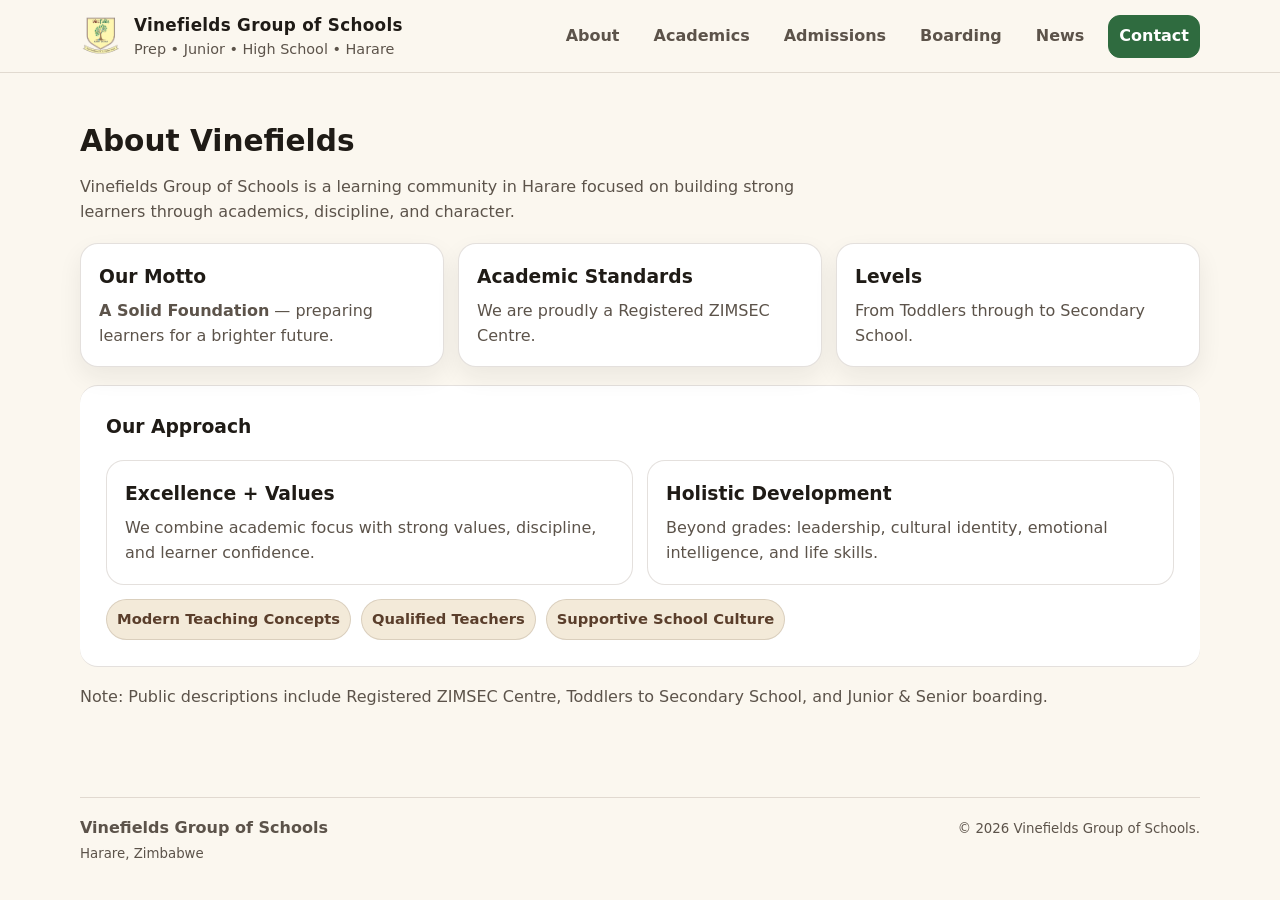
==== about.html @ bad5511b "Additional changes" ====
<!DOCTYPE html>
<html lang="en">
<head>
  <meta charset="UTF-8" />
  <meta name="viewport" content="width=device-width, initial-scale=1.0"/>
  <title>About | Vinefields Group of Schools</title>
  <link rel="stylesheet" href="assets/css/styles.css" />
</head>
<body>
  <header class="topbar">
    <div class="container">
      <div class="topbar-inner">
        <a class="brand" href="index.html">
          <img src="assets/img/vinefields-logo-96.png" alt="Vinefields Junior School logo" />
          <div class="brand-title">
            <strong>Vinefields Group of Schools</strong>
            <span>Prep • Junior • High School • Harare</span>
          </div>
        </a>

        <nav class="nav">
          <a href="about.html">About</a>
          <a href="academics.html">Academics</a>
          <a href="admissions.html">Admissions</a>
          <a href="boarding.html">Boarding</a>
          <a href="news.html">News</a>
          <a class="btn solid" href="contact.html">Contact</a>
        </nav>

        <button id="mobileToggle" class="mobile-toggle">Menu</button>
      </div>

      <div id="mobileNav" class="mobile-nav">
        <a href="about.html">About</a>
        <a href="academics.html">Academics</a>
        <a href="admissions.html">Admissions</a>
        <a href="boarding.html">Boarding</a>
        <a href="news.html">News</a>
        <a href="contact.html">Contact</a>
      </div>
    </div>
  </header>

  <main>
    <section class="section">
      <div class="container">
        <h2>About Vinefields</h2>
        <p class="lead">
          Vinefields Group of Schools is a learning community in Harare focused on building strong learners
          through academics, discipline, and character.
        </p>

        <div class="grid3">
          <div class="card">
            <h3>Our Motto</h3>
            <p><strong>A Solid Foundation</strong> — preparing learners for a brighter future.</p>
          </div>
          <div class="card">
            <h3>Academic Standards</h3>
            <p>We are proudly a Registered ZIMSEC Centre.</p>
          </div>
          <div class="card">
            <h3>Levels</h3>
            <p>From Toddlers through to Secondary School.</p>
          </div>
        </div>

        <div class="section alt" style="border-radius: var(--radius); padding: 26px; margin-top: 18px;">
          <h3 style="margin-top:0;">Our Approach</h3>
          <div class="grid2">
            <div class="card" style="box-shadow:none;">
              <h3>Excellence + Values</h3>
              <p>We combine academic focus with strong values, discipline, and learner confidence.</p>
            </div>
            <div class="card" style="box-shadow:none;">
              <h3>Holistic Development</h3>
              <p>Beyond grades: leadership, cultural identity, emotional intelligence, and life skills.</p>
            </div>
          </div>
          <div class="badges">
            <div class="badge">Modern Teaching Concepts</div>
            <div class="badge">Qualified Teachers</div>
            <div class="badge">Supportive School Culture</div>
          </div>
        </div>

        <p style="color: var(--muted); margin-top: 18px;">
          Note: Public descriptions include Registered ZIMSEC Centre, Toddlers to Secondary School, and Junior & Senior boarding.
        </p>
      </div>
    </section>
  </main>

  <footer class="footer">
    <div class="container">
      <div class="footer-inner">
        <div>
          <strong>Vinefields Group of Schools</strong><br/>
          <small>Harare, Zimbabwe</small>
        </div>
        <div>
          <small>© <span id="year"></span> Vinefields Group of Schools.</small>
        </div>
      </div>
    </div>
  </footer>

  <script src="assets/js/main.js"></script>
</body>
</html>
---- assets/css/styles.css ----
:root{
  /* Vinefields palette: beige + brown + green + white */
  --bg: #fbf7ef;           /* beige */
  --card: #ffffff;         /* white */
  --text: #1f1b16;         /* deep brown-black */
  --muted: #5c534a;        /* brown-muted */
  --brown: #5a3e2b;        /* primary brown */
  --green: #2f6b3f;        /* primary green */
  --green-2: #3f8252;      /* hover green */
  --beige-2: #f3ead9;      /* soft beige */
  --border: rgba(90,62,43,0.16);
  --shadow: 0 14px 30px rgba(31,27,22,0.10);
  --radius: 18px;
}

*{ box-sizing: border-box; }
html{ scroll-behavior:smooth; }
body{
  margin:0;
  font-family: ui-sans-serif, system-ui, -apple-system, "Segoe UI", Roboto, Arial, sans-serif;
  background: var(--bg);
  color: var(--text);
  line-height: 1.55;
}

a{ color: inherit; }
.container{
  width: min(1120px, 92%);
  margin: 0 auto;
}

.topbar{
  position: sticky;
  top:0;
  z-index: 20;
  background: rgba(251,247,239,0.92);
  backdrop-filter: blur(10px);
  border-bottom: 1px solid var(--border);
}

.topbar-inner{
  display:flex;
  align-items:center;
  justify-content: space-between;
  padding: 12px 0;
  gap: 16px;
}

.brand{
  display:flex;
  align-items:center;
  gap: 12px;
  text-decoration:none;
}
.brand img{
  width: 42px; height:42px;
}
.brand-title{
  display:flex; flex-direction: column;
}
.brand-title strong{
  font-size: 1.05rem;
  letter-spacing: 0.3px;
}
.brand-title span{
  color: var(--muted);
  font-size: 0.9rem;
}

.nav{
  display:flex;
  align-items:center;
  gap: 14px;
}
.nav a{
  text-decoration:none;
  font-weight: 650;
  color: var(--muted);
  padding: 8px 10px;
  border-radius: 12px;
}
.nav a:hover{
  background: var(--beige-2);
  color: var(--text);
}

.btn{
  display:inline-flex;
  align-items:center;
  justify-content:center;
  gap:10px;
  padding: 11px 14px;
  border-radius: 14px;
  border: 1px solid rgba(47,107,63,0.25);
  background: rgba(47,107,63,0.10);
  color: var(--green);
  font-weight: 750;
  text-decoration:none;
  cursor:pointer;
  transition: transform .12s ease, background .12s ease;
}
.btn:hover{
  background: rgba(47,107,63,0.14);
  transform: translateY(-1px);
}
.btn.solid{
  background: var(--green);
  color: white;
  border-color: var(--green);
}
.btn.solid:hover{
  background: var(--green-2);
}
.btn.brown{
  background: var(--brown);
  color: white;
  border-color: var(--brown);
}
.btn.brown:hover{
  filter: brightness(1.05);
}

.hero{
  position: relative;
  padding: 64px 0 38px;
  overflow:hidden;
}
.hero::before{
  content:"";
  position:absolute;
  inset:0;
  background-image: url("../img/hero-pattern.svg");
  background-size: cover;
  opacity: 0.55;
  pointer-events:none;
}
.hero-inner{
  position: relative;
  display:grid;
  grid-template-columns: 1.25fr 0.75fr;
  gap: 18px;
  align-items: start;
}
.hero-card{
  background: var(--card);
  border: 1px solid var(--border);
  border-radius: var(--radius);
  box-shadow: var(--shadow);
  padding: 18px;
}
.hero h1{
  font-size: clamp(2.1rem, 3.6vw, 3.1rem);
  margin: 0 0 10px;
  letter-spacing: -0.2px;
}
.hero p{
  margin: 0 0 14px;
  color: var(--muted);
  font-size: 1.05rem;
}
.hero-actions{
  display:flex;
  gap: 10px;
  flex-wrap: wrap;
  margin-top: 14px;
}

.kpis{
  margin-top: 10px;
  display:grid;
  grid-template-columns: 1fr 1fr;
  gap: 10px;
}
.kpi{
  border: 1px solid var(--border);
  border-radius: 16px;
  padding: 12px;
  background: #fff;
}
.kpi strong{ display:block; font-size: 0.95rem; color: var(--green); }
.kpi span{ color: var(--muted); font-size: 0.92rem; }

.section{
  padding: 46px 0;
}
.section.alt{
  background: #fff;
  border-top: 1px solid var(--border);
  border-bottom: 1px solid var(--border);
}
.section h2{
  margin: 0 0 10px;
  font-size: 1.85rem;
}
.section .lead{
  margin: 0 0 18px;
  color: var(--muted);
  max-width: 72ch;
}

.grid3{
  display:grid;
  grid-template-columns: repeat(3, 1fr);
  gap: 14px;
}
.grid2{
  display:grid;
  grid-template-columns: repeat(2, 1fr);
  gap: 14px;
}
.card{
  background: var(--card);
  border: 1px solid var(--border);
  border-radius: var(--radius);
  padding: 18px;
  box-shadow: 0 10px 24px rgba(31,27,22,0.07);
}
.card h3{
  margin: 0 0 8px;
}
.card p, .card li{
  color: var(--muted);
  margin: 0;
}
.card ul{ margin: 10px 0 0; padding-left: 18px; }

.badges{
  display:flex; flex-wrap: wrap; gap: 10px;
  margin-top: 14px;
}
.badge{
  background: var(--beige-2);
  border: 1px solid var(--border);
  color: var(--brown);
  padding: 8px 10px;
  border-radius: 999px;
  font-weight: 700;
  font-size: 0.92rem;
}

.split{
  display:grid;
  grid-template-columns: 1.1fr 0.9fr;
  gap: 14px;
  align-items: start;
}

.table{
  width:100%;
  border-collapse: collapse;
  overflow: hidden;
  border-radius: 14px;
  border: 1px solid var(--border);
  background:#fff;
}
.table th, .table td{
  text-align:left;
  padding: 12px 12px;
  border-bottom: 1px solid var(--border);
}
.table th{
  color: var(--brown);
  background: var(--beige-2);
}
.table tr:last-child td{ border-bottom: none; }

.form label{
  display:block;
  margin-top: 10px;
  font-weight: 750;
  color: var(--brown);
}
.form input, .form textarea, .form select{
  margin-top: 6px;
  width:100%;
  padding: 11px 12px;
  border-radius: 14px;
  border: 1px solid var(--border);
  background: #fff;
  outline: none;
}
.form input:focus, .form textarea:focus, .form select:focus{
  border-color: rgba(47,107,63,0.45);
}

.footer{
  padding: 26px 0 34px;
  color: var(--muted);
}
.footer .footer-inner{
  display:flex;
  justify-content: space-between;
  align-items: flex-start;
  gap: 14px;
  flex-wrap: wrap;
  border-top: 1px solid var(--border);
  padding-top: 18px;
}
.footer small{ color: var(--muted); }
.footer a{ color: var(--green); text-decoration:none; font-weight: 750; }
.footer a:hover{ text-decoration: underline; }

.mobile-toggle{
  display:none;
  border: 1px solid var(--border);
  background: #fff;
  border-radius: 14px;
  padding: 10px 12px;
  font-weight: 800;
  color: var(--brown);
  cursor:pointer;
}
.mobile-nav{
  display:none;
  padding: 0 0 12px;
}
.mobile-nav a{
  display:block;
  padding: 10px 10px;
  border-radius: 12px;
  color: var(--muted);
  text-decoration:none;
  font-weight: 750;
}
.mobile-nav a:hover{ background: var(--beige-2); color: var(--text); }

@media (max-width: 920px){
  .hero-inner{ grid-template-columns: 1fr; }
  .grid3{ grid-template-columns: 1fr; }
  .grid2{ grid-template-columns: 1fr; }
  .split{ grid-template-columns: 1fr; }
  .nav{ display:none; }
  .mobile-toggle{ display:inline-flex; }
  .mobile-nav.show{ display:block; }
}
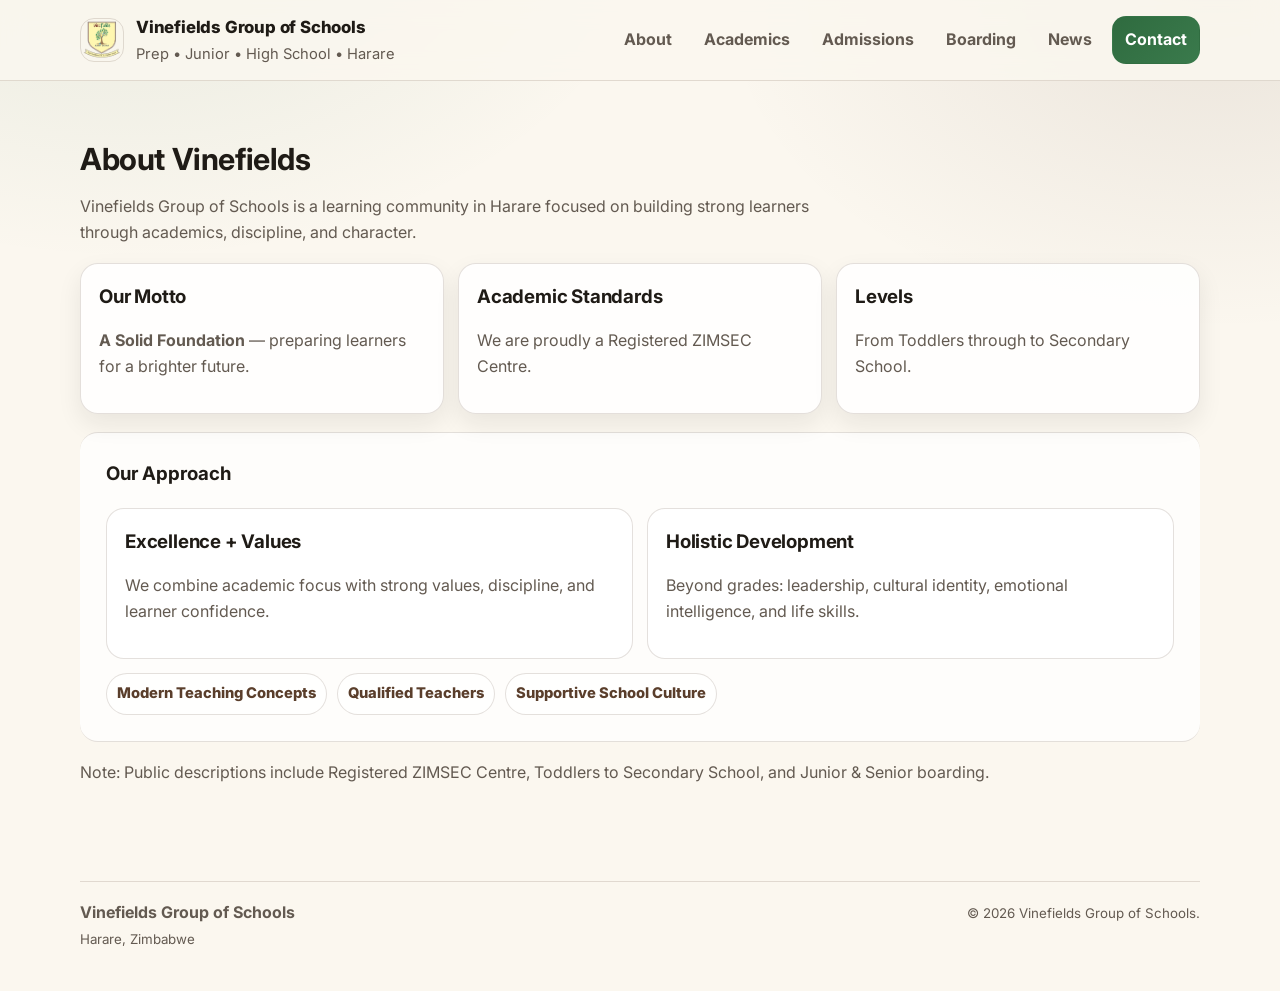
==== commit 7e613e96: "Adding to style" ====
--- a/about.html
+++ b/about.html
@@ -4,6 +4,9 @@
   <meta charset="UTF-8" />
   <meta name="viewport" content="width=device-width, initial-scale=1.0"/>
   <title>About | Vinefields Group of Schools</title>
+  <link rel="preconnect" href="https://fonts.googleapis.com">
+  <link rel="preconnect" href="https://fonts.gstatic.com" crossorigin>
+  <link href="https://fonts.googleapis.com/css2?family=Inter:wght@400;600;700;800&display=swap" rel="stylesheet">
   <link rel="stylesheet" href="assets/css/styles.css" />
 </head>
 <body>
--- a/assets/css/styles.css
+++ b/assets/css/styles.css
@@ -1,15 +1,15 @@
 :root{
-  /* Vinefields palette: beige + brown + green + white */
   --bg: #fbf7ef;           /* beige */
   --card: #ffffff;         /* white */
-  --text: #1f1b16;         /* deep brown-black */
-  --muted: #5c534a;        /* brown-muted */
-  --brown: #5a3e2b;        /* primary brown */
-  --green: #2f6b3f;        /* primary green */
-  --green-2: #3f8252;      /* hover green */
-  --beige-2: #f3ead9;      /* soft beige */
+  --text: #1f1b16;
+  --muted: #635a51;
+  --brown: #5a3e2b;
+  --green: #2f6b3f;
+  --green-2: #3a7a4c;
+  --beige-2: #f3ead9;
   --border: rgba(90,62,43,0.16);
-  --shadow: 0 14px 30px rgba(31,27,22,0.10);
+  --shadow: 0 18px 45px rgba(31,27,22,0.10);
+  --shadow-soft: 0 10px 24px rgba(31,27,22,0.08);
   --radius: 18px;
 }
 
@@ -17,152 +17,134 @@
 html{ scroll-behavior:smooth; }
 body{
   margin:0;
-  font-family: ui-sans-serif, system-ui, -apple-system, "Segoe UI", Roboto, Arial, sans-serif;
-  background: var(--bg);
+  font-family: "Inter", system-ui, -apple-system, "Segoe UI", Roboto, Arial, sans-serif;
+  background: radial-gradient(900px 600px at 10% -10%, rgba(47,107,63,0.10), transparent 60%),
+              radial-gradient(900px 600px at 95% 0%, rgba(90,62,43,0.10), transparent 55%),
+              var(--bg);
   color: var(--text);
-  line-height: 1.55;
+  line-height: 1.6;
 }
 
 a{ color: inherit; }
-.container{
-  width: min(1120px, 92%);
-  margin: 0 auto;
-}
+.container{ width: min(1120px, 92%); margin: 0 auto; }
 
 .topbar{
-  position: sticky;
-  top:0;
-  z-index: 20;
-  background: rgba(251,247,239,0.92);
-  backdrop-filter: blur(10px);
+  position: sticky; top:0; z-index: 30;
+  background: rgba(251,247,239,0.86);
+  backdrop-filter: blur(12px);
   border-bottom: 1px solid var(--border);
 }
-
 .topbar-inner{
-  display:flex;
-  align-items:center;
-  justify-content: space-between;
-  padding: 12px 0;
-  gap: 16px;
-}
-
-.brand{
-  display:flex;
-  align-items:center;
-  gap: 12px;
-  text-decoration:none;
-}
-.brand img{
-  width: 42px; height:42px;
-}
-.brand-title{
-  display:flex; flex-direction: column;
-}
-.brand-title strong{
-  font-size: 1.05rem;
-  letter-spacing: 0.3px;
-}
-.brand-title span{
-  color: var(--muted);
-  font-size: 0.9rem;
-}
-
-.nav{
-  display:flex;
-  align-items:center;
-  gap: 14px;
-}
+  display:flex; align-items:center; justify-content:space-between;
+  padding: 14px 0; gap: 14px;
+}
+
+.brand{ display:flex; gap: 12px; align-items:center; text-decoration:none; }
+.brand img{ width: 44px; height:44px; object-fit: cover; border-radius: 14px; border: 1px solid var(--border); }
+.brand-title strong{ font-size: 1.05rem; font-weight: 800; letter-spacing: -0.2px; }
+.brand-title span{ display:block; color: var(--muted); font-size: 0.92rem; margin-top: 2px; }
+
+.nav{ display:flex; gap: 8px; align-items:center; }
 .nav a{
   text-decoration:none;
-  font-weight: 650;
-  color: var(--muted);
-  padding: 8px 10px;
-  border-radius: 12px;
-}
-.nav a:hover{
-  background: var(--beige-2);
-  color: var(--text);
-}
+  padding: 10px 12px;
+  border-radius: 14px;
+  color: var(--muted);
+  font-weight: 700;
+}
+.nav a:hover{ background: var(--beige-2); color: var(--text); }
 
 .btn{
-  display:inline-flex;
-  align-items:center;
-  justify-content:center;
-  gap:10px;
+  display:inline-flex; align-items:center; justify-content:center;
   padding: 11px 14px;
   border-radius: 14px;
-  border: 1px solid rgba(47,107,63,0.25);
+  border: 1px solid rgba(47,107,63,0.28);
   background: rgba(47,107,63,0.10);
   color: var(--green);
-  font-weight: 750;
+  font-weight: 800;
   text-decoration:none;
   cursor:pointer;
-  transition: transform .12s ease, background .12s ease;
-}
-.btn:hover{
-  background: rgba(47,107,63,0.14);
-  transform: translateY(-1px);
-}
+  transition: transform .12s ease, background .12s ease, box-shadow .12s ease;
+}
+.btn:hover{ transform: translateY(-1px); box-shadow: var(--shadow-soft); }
 .btn.solid{
-  background: var(--green);
-  color: white;
-  border-color: var(--green);
-}
-.btn.solid:hover{
-  background: var(--green-2);
+  background: linear-gradient(135deg, var(--green), var(--green-2));
+  border-color: transparent;
+  color: #fff;
 }
 .btn.brown{
-  background: var(--brown);
-  color: white;
-  border-color: var(--brown);
-}
-.btn.brown:hover{
-  filter: brightness(1.05);
-}
+  background: linear-gradient(135deg, var(--brown), #6b4b35);
+  border-color: transparent;
+  color: #fff;
+}
+.btn.ghost{
+  background: #fff;
+  border: 1px solid var(--border);
+  color: var(--brown);
+}
+
+.mobile-toggle{
+  display:none;
+  border: 1px solid var(--border);
+  background: #fff;
+  border-radius: 14px;
+  padding: 10px 12px;
+  font-weight: 800;
+  color: var(--brown);
+  cursor:pointer;
+}
+.mobile-nav{ display:none; padding: 0 0 14px; }
+.mobile-nav a{
+  display:block;
+  padding: 10px 12px;
+  border-radius: 14px;
+  text-decoration:none;
+  font-weight: 750;
+  color: var(--muted);
+}
+.mobile-nav a:hover{ background: var(--beige-2); color: var(--text); }
+.mobile-nav.show{ display:block; }
 
 .hero{
-  position: relative;
-  padding: 64px 0 38px;
-  overflow:hidden;
-}
-.hero::before{
-  content:"";
-  position:absolute;
-  inset:0;
-  background-image: url("../img/hero-pattern.svg");
-  background-size: cover;
-  opacity: 0.55;
-  pointer-events:none;
+  padding: 70px 0 36px;
 }
 .hero-inner{
-  position: relative;
   display:grid;
-  grid-template-columns: 1.25fr 0.75fr;
+  grid-template-columns: 1.2fr 0.8fr;
   gap: 18px;
   align-items: start;
 }
+.hero h1{
+  font-size: clamp(2.2rem, 3.8vw, 3.2rem);
+  line-height: 1.08;
+  margin: 0 0 12px;
+  letter-spacing: -0.8px;
+}
+.hero p{
+  margin: 0 0 16px;
+  color: var(--muted);
+  font-size: 1.06rem;
+  max-width: 70ch;
+}
+.hero-actions{ display:flex; gap: 10px; flex-wrap: wrap; margin-top: 14px; }
+
+.badges{ display:flex; flex-wrap: wrap; gap: 10px; margin: 14px 0 0; }
+.badge{
+  background: rgba(255,255,255,0.70);
+  border: 1px solid var(--border);
+  color: var(--brown);
+  padding: 8px 10px;
+  border-radius: 999px;
+  font-weight: 800;
+  font-size: 0.92rem;
+}
+
 .hero-card{
-  background: var(--card);
+  background: rgba(255,255,255,0.78);
   border: 1px solid var(--border);
   border-radius: var(--radius);
   box-shadow: var(--shadow);
   padding: 18px;
-}
-.hero h1{
-  font-size: clamp(2.1rem, 3.6vw, 3.1rem);
-  margin: 0 0 10px;
-  letter-spacing: -0.2px;
-}
-.hero p{
-  margin: 0 0 14px;
-  color: var(--muted);
-  font-size: 1.05rem;
-}
-.hero-actions{
-  display:flex;
-  gap: 10px;
-  flex-wrap: wrap;
-  margin-top: 14px;
 }
 
 .kpis{
@@ -172,78 +154,45 @@
   gap: 10px;
 }
 .kpi{
+  background:#fff;
   border: 1px solid var(--border);
   border-radius: 16px;
   padding: 12px;
-  background: #fff;
-}
-.kpi strong{ display:block; font-size: 0.95rem; color: var(--green); }
+}
+.kpi strong{ display:block; color: var(--green); font-size: 0.95rem; font-weight: 900; }
 .kpi span{ color: var(--muted); font-size: 0.92rem; }
 
-.section{
-  padding: 46px 0;
-}
+.section{ padding: 54px 0; }
 .section.alt{
-  background: #fff;
+  background: rgba(255,255,255,0.75);
   border-top: 1px solid var(--border);
   border-bottom: 1px solid var(--border);
 }
 .section h2{
   margin: 0 0 10px;
-  font-size: 1.85rem;
-}
-.section .lead{
+  font-size: 1.9rem;
+  letter-spacing: -0.4px;
+}
+.lead{
   margin: 0 0 18px;
   color: var(--muted);
-  max-width: 72ch;
-}
-
-.grid3{
-  display:grid;
-  grid-template-columns: repeat(3, 1fr);
-  gap: 14px;
-}
-.grid2{
-  display:grid;
-  grid-template-columns: repeat(2, 1fr);
-  gap: 14px;
-}
+  max-width: 76ch;
+}
+
+.grid3{ display:grid; grid-template-columns: repeat(3, 1fr); gap: 14px; }
+.grid2{ display:grid; grid-template-columns: repeat(2, 1fr); gap: 14px; }
+.split{ display:grid; grid-template-columns: 1.1fr 0.9fr; gap: 14px; align-items: start; }
+
 .card{
-  background: var(--card);
+  background: rgba(255,255,255,0.85);
   border: 1px solid var(--border);
   border-radius: var(--radius);
   padding: 18px;
-  box-shadow: 0 10px 24px rgba(31,27,22,0.07);
-}
-.card h3{
-  margin: 0 0 8px;
-}
-.card p, .card li{
-  color: var(--muted);
-  margin: 0;
-}
+  box-shadow: var(--shadow-soft);
+}
+.card h3{ margin: 0 0 8px; letter-spacing: -0.2px; }
+.card p, .card li{ color: var(--muted); }
 .card ul{ margin: 10px 0 0; padding-left: 18px; }
-
-.badges{
-  display:flex; flex-wrap: wrap; gap: 10px;
-  margin-top: 14px;
-}
-.badge{
-  background: var(--beige-2);
-  border: 1px solid var(--border);
-  color: var(--brown);
-  padding: 8px 10px;
-  border-radius: 999px;
-  font-weight: 700;
-  font-size: 0.92rem;
-}
-
-.split{
-  display:grid;
-  grid-template-columns: 1.1fr 0.9fr;
-  gap: 14px;
-  align-items: start;
-}
 
 .table{
   width:100%;
@@ -258,36 +207,34 @@
   padding: 12px 12px;
   border-bottom: 1px solid var(--border);
 }
-.table th{
-  color: var(--brown);
-  background: var(--beige-2);
-}
+.table th{ color: var(--brown); background: var(--beige-2); }
 .table tr:last-child td{ border-bottom: none; }
 
 .form label{
   display:block;
   margin-top: 10px;
-  font-weight: 750;
+  font-weight: 850;
   color: var(--brown);
 }
 .form input, .form textarea, .form select{
   margin-top: 6px;
   width:100%;
-  padding: 11px 12px;
-  border-radius: 14px;
-  border: 1px solid var(--border);
-  background: #fff;
+  padding: 12px 12px;
+  border-radius: 14px;
+  border: 1px solid var(--border);
+  background: rgba(255,255,255,0.90);
   outline: none;
 }
 .form input:focus, .form textarea:focus, .form select:focus{
   border-color: rgba(47,107,63,0.45);
+  box-shadow: 0 0 0 4px rgba(47,107,63,0.12);
 }
 
 .footer{
-  padding: 26px 0 34px;
-  color: var(--muted);
-}
-.footer .footer-inner{
+  padding: 26px 0 40px;
+  color: var(--muted);
+}
+.footer-inner{
   display:flex;
   justify-content: space-between;
   align-items: flex-start;
@@ -296,33 +243,8 @@
   border-top: 1px solid var(--border);
   padding-top: 18px;
 }
-.footer small{ color: var(--muted); }
-.footer a{ color: var(--green); text-decoration:none; font-weight: 750; }
+.footer a{ color: var(--green); text-decoration:none; font-weight: 850; }
 .footer a:hover{ text-decoration: underline; }
-
-.mobile-toggle{
-  display:none;
-  border: 1px solid var(--border);
-  background: #fff;
-  border-radius: 14px;
-  padding: 10px 12px;
-  font-weight: 800;
-  color: var(--brown);
-  cursor:pointer;
-}
-.mobile-nav{
-  display:none;
-  padding: 0 0 12px;
-}
-.mobile-nav a{
-  display:block;
-  padding: 10px 10px;
-  border-radius: 12px;
-  color: var(--muted);
-  text-decoration:none;
-  font-weight: 750;
-}
-.mobile-nav a:hover{ background: var(--beige-2); color: var(--text); }
 
 @media (max-width: 920px){
   .hero-inner{ grid-template-columns: 1fr; }
@@ -331,5 +253,4 @@
   .split{ grid-template-columns: 1fr; }
   .nav{ display:none; }
   .mobile-toggle{ display:inline-flex; }
-  .mobile-nav.show{ display:block; }
 }
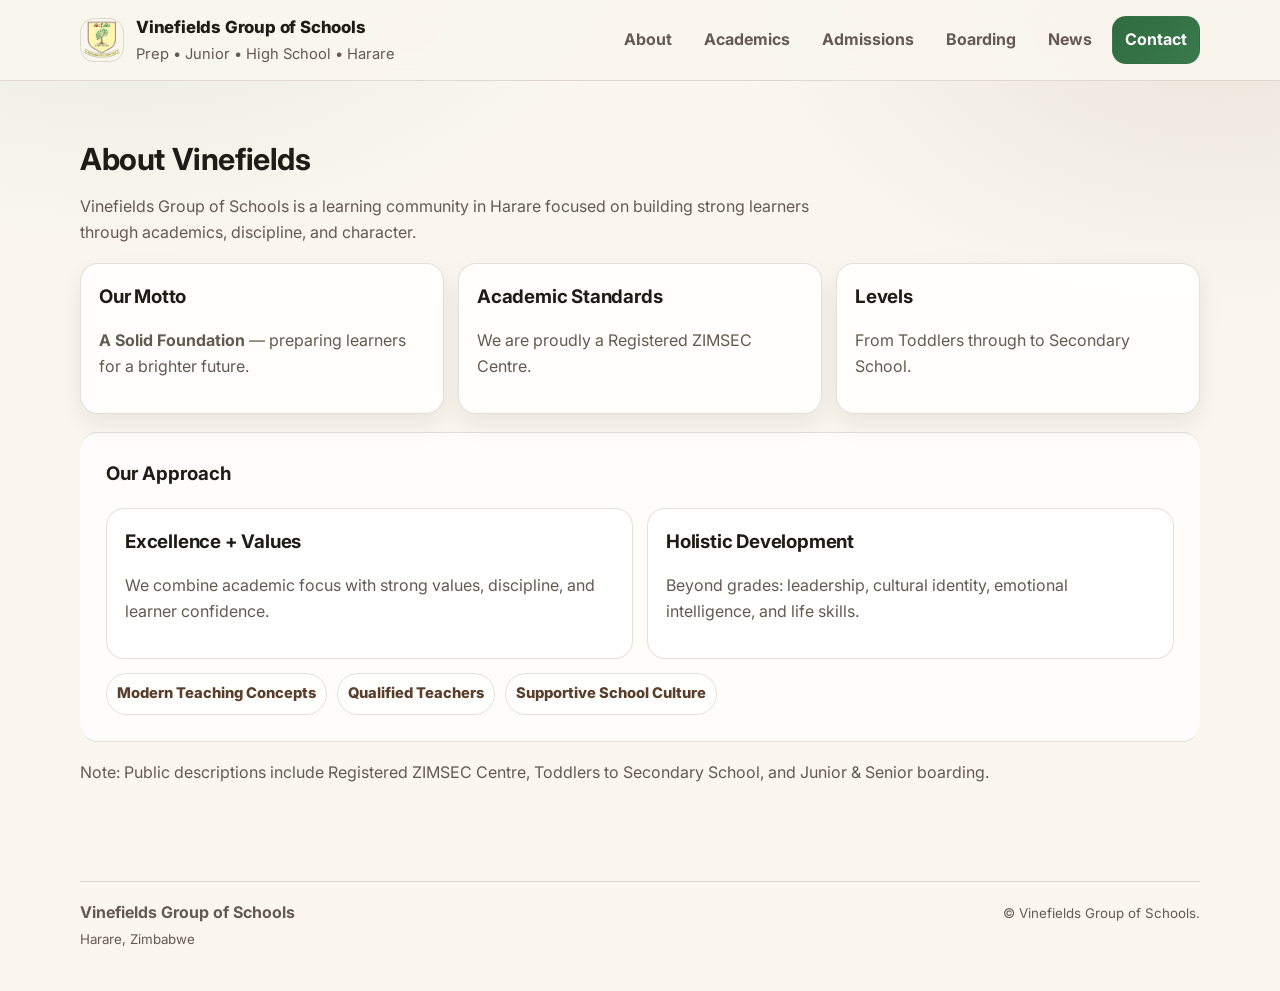
==== commit 9d80ad28: "Adding to the style" ====
--- a/about.html
+++ b/about.html
@@ -7,7 +7,8 @@
   <link rel="preconnect" href="https://fonts.googleapis.com">
   <link rel="preconnect" href="https://fonts.gstatic.com" crossorigin>
   <link href="https://fonts.googleapis.com/css2?family=Inter:wght@400;600;700;800&display=swap" rel="stylesheet">
-  <link rel="stylesheet" href="assets/css/styles.css" />
+  <link rel="stylesheet" href="assets/css/styles.css?v=2" />
+  <script src="assets/js/main.js?v=2"></script>
 </head>
 <body>
   <header class="topbar">
